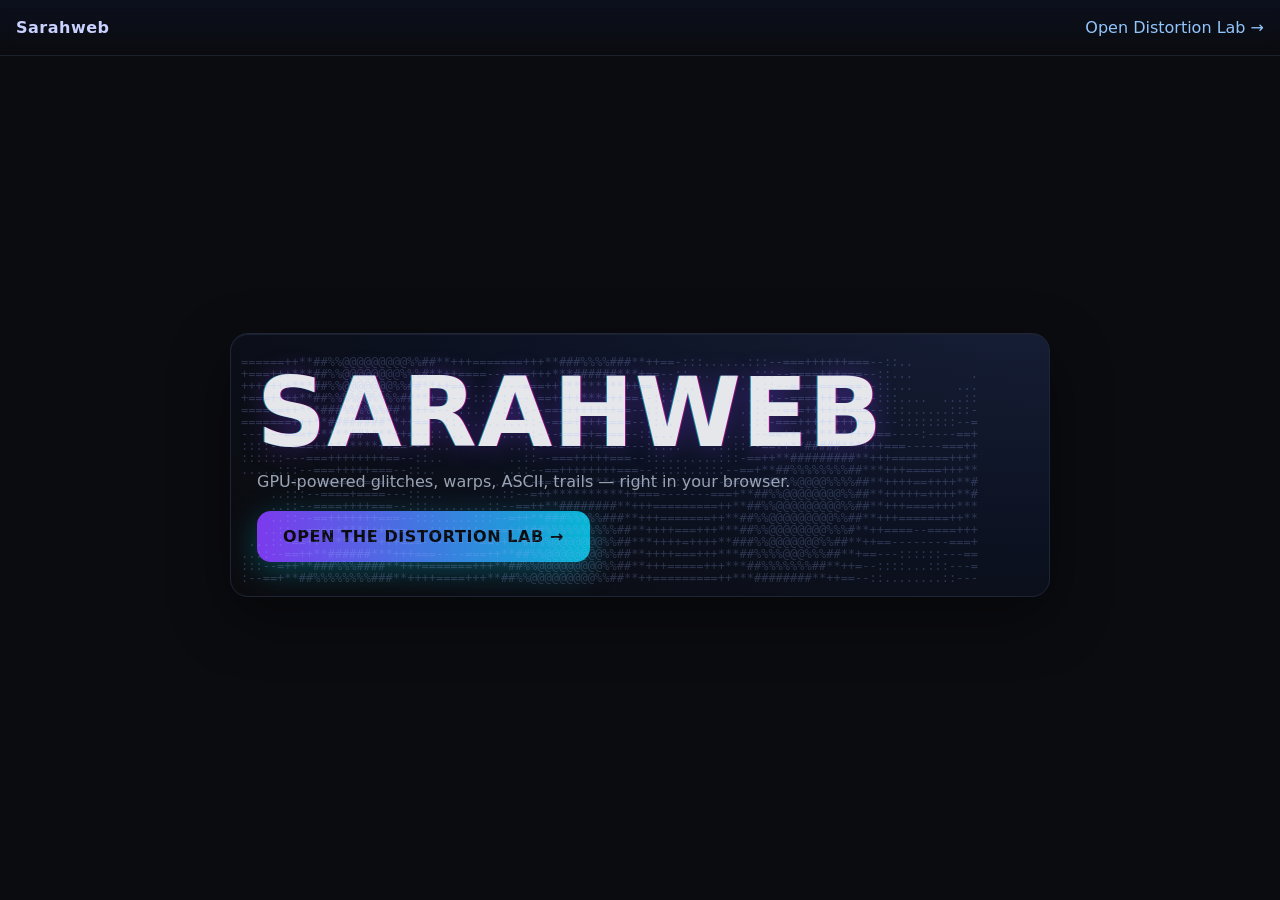
==== index.html @ cc364d49 "V6 Final Fix" ====
<!DOCTYPE html><html lang='en'><head><meta charset='utf-8'><meta name='viewport' content='width=device-width, initial-scale=1'><title>Sarahweb</title><style>:root{--bg:#0b0c10;--ink:#e5e7eb}*{box-sizing:border-box}html,body{height:100%}body{margin:0;background:var(--bg);color:var(--ink);font-family:ui-sans-serif,system-ui,Segoe UI,Roboto,Arial;overflow:hidden}header{position:fixed;inset:0 0 auto 0;height:56px;display:flex;align-items:center;justify-content:space-between;padding:0 16px;background:linear-gradient(#0c1120cc,#0c112000);border-bottom:1px solid #1c2130;backdrop-filter:blur(6px);z-index:10}.brand{font-weight:900;color:#c9d1ff;letter-spacing:.5px}.nav a{color:#93c5fd;text-decoration:none}.nav a:hover{text-decoration:underline}.wrap{height:100%;display:grid;place-items:center;padding-top:30px}.card{position:relative;width:min(820px,92vw);border-radius:18px;border:1px solid #1f2536;background:radial-gradient(1000px 420px at 100% -20%,#182039 0,#0c1222 60%,#0b0c10 100%);padding:34px 26px;box-shadow:0 20px 60px rgba(0,0,0,.45), inset 0 1px 0 #1a2030;overflow:hidden}.title{font-size:clamp(42px,8vw,96px);font-weight:900;letter-spacing:1.2px;line-height:.95;text-transform:uppercase;text-shadow:-1px 0 #00e1ff88,1px 0 #ff00aa88,0 0 24px rgba(124,58,237,.35);margin:0 0 6px 0}p{color:#9aa3b2;margin:12px 0 20px;font-size:clamp(14px,2vw,16px)}.cta{display:inline-flex;align-items:center;gap:10px;background:linear-gradient(90deg,#7c3aed 0%,#06b6d4 100%);color:#0b0c10;border:none;border-radius:14px;padding:16px 26px;font-weight:800;letter-spacing:.6px;text-transform:uppercase;font-size:16px;cursor:pointer;box-shadow:0 8px 30px rgba(6,182,212,.35);text-decoration:none}.cta:hover{filter:brightness(1.05);transform:translateY(-1px)}#ascii{position:absolute;inset:0;border-radius:18px;pointer-events:none;opacity:.22;font:12px/12px ui-monospace,Menlo,Consolas,monospace;color:#9fb5ff;white-space:pre;overflow:hidden;padding:10px}</style></head><body><header><div class='brand'>Sarahweb</div><div class='nav'><a href='./lab.html'>Open Distortion Lab →</a></div></header><main class='wrap'><section class='card'><pre id='ascii'></pre><h1 class='title'>Sarahweb</h1><p>GPU‑powered glitches, warps, ASCII, trails — right in your browser.</p><a class='cta' href='./lab.html'>Open the Distortion Lab →</a></section></main><script>(function(){const el=document.getElementById('ascii');const CHARS=' .:-=+*#%@';function draw(){const w=Math.floor(el.clientWidth/8),h=Math.floor(el.clientHeight/12);let out='',t=performance.now()/900;for(let y=0;y<h;y++){for(let x=0;x<w;x++){const v=0.5+0.5*Math.sin(x*0.12+y*0.18+t*2.0)*Math.cos(x*0.08-y*0.12+t*1.3);const i=Math.min(CHARS.length-1,Math.max(0,Math.floor(v*(CHARS.length))));out+=CHARS[i];}out+='\n';}el.textContent=out;requestAnimationFrame(draw);}draw();})();</script></body></html>
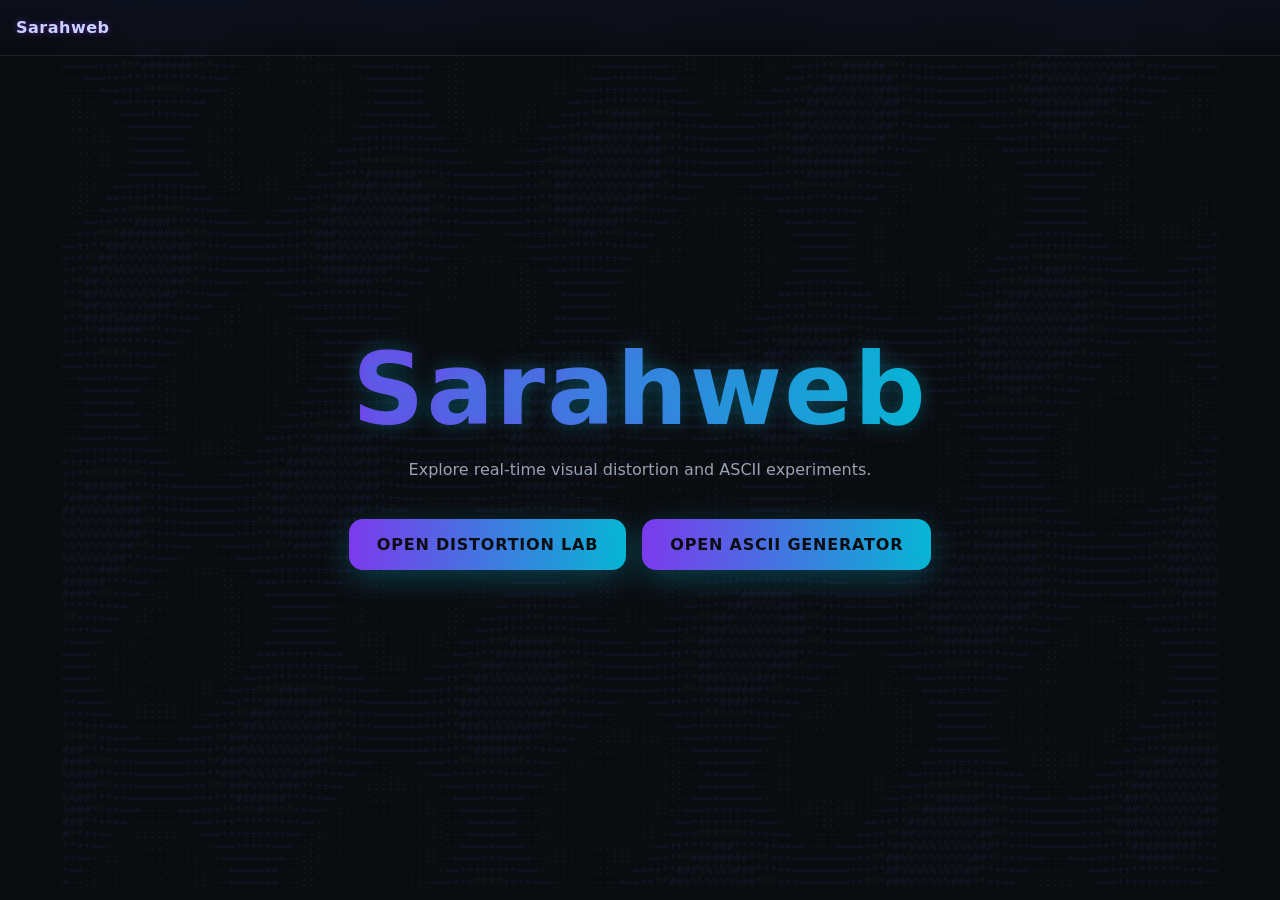
==== commit e26ae9b5: "V7 Reuild Testing version of V7" ====
--- a/index.html
+++ b/index.html
@@ -1 +1,141 @@
-<!DOCTYPE html><html lang='en'><head><meta charset='utf-8'><meta name='viewport' content='width=device-width, initial-scale=1'><title>Sarahweb</title><style>:root{--bg:#0b0c10;--ink:#e5e7eb}*{box-sizing:border-box}html,body{height:100%}body{margin:0;background:var(--bg);color:var(--ink);font-family:ui-sans-serif,system-ui,Segoe UI,Roboto,Arial;overflow:hidden}header{position:fixed;inset:0 0 auto 0;height:56px;display:flex;align-items:center;justify-content:space-between;padding:0 16px;background:linear-gradient(#0c1120cc,#0c112000);border-bottom:1px solid #1c2130;backdrop-filter:blur(6px);z-index:10}.brand{font-weight:900;color:#c9d1ff;letter-spacing:.5px}.nav a{color:#93c5fd;text-decoration:none}.nav a:hover{text-decoration:underline}.wrap{height:100%;display:grid;place-items:center;padding-top:30px}.card{position:relative;width:min(820px,92vw);border-radius:18px;border:1px solid #1f2536;background:radial-gradient(1000px 420px at 100% -20%,#182039 0,#0c1222 60%,#0b0c10 100%);padding:34px 26px;box-shadow:0 20px 60px rgba(0,0,0,.45), inset 0 1px 0 #1a2030;overflow:hidden}.title{font-size:clamp(42px,8vw,96px);font-weight:900;letter-spacing:1.2px;line-height:.95;text-transform:uppercase;text-shadow:-1px 0 #00e1ff88,1px 0 #ff00aa88,0 0 24px rgba(124,58,237,.35);margin:0 0 6px 0}p{color:#9aa3b2;margin:12px 0 20px;font-size:clamp(14px,2vw,16px)}.cta{display:inline-flex;align-items:center;gap:10px;background:linear-gradient(90deg,#7c3aed 0%,#06b6d4 100%);color:#0b0c10;border:none;border-radius:14px;padding:16px 26px;font-weight:800;letter-spacing:.6px;text-transform:uppercase;font-size:16px;cursor:pointer;box-shadow:0 8px 30px rgba(6,182,212,.35);text-decoration:none}.cta:hover{filter:brightness(1.05);transform:translateY(-1px)}#ascii{position:absolute;inset:0;border-radius:18px;pointer-events:none;opacity:.22;font:12px/12px ui-monospace,Menlo,Consolas,monospace;color:#9fb5ff;white-space:pre;overflow:hidden;padding:10px}</style></head><body><header><div class='brand'>Sarahweb</div><div class='nav'><a href='./lab.html'>Open Distortion Lab →</a></div></header><main class='wrap'><section class='card'><pre id='ascii'></pre><h1 class='title'>Sarahweb</h1><p>GPU‑powered glitches, warps, ASCII, trails — right in your browser.</p><a class='cta' href='./lab.html'>Open the Distortion Lab →</a></section></main><script>(function(){const el=document.getElementById('ascii');const CHARS=' .:-=+*#%@';function draw(){const w=Math.floor(el.clientWidth/8),h=Math.floor(el.clientHeight/12);let out='',t=performance.now()/900;for(let y=0;y<h;y++){for(let x=0;x<w;x++){const v=0.5+0.5*Math.sin(x*0.12+y*0.18+t*2.0)*Math.cos(x*0.08-y*0.12+t*1.3);const i=Math.min(CHARS.length-1,Math.max(0,Math.floor(v*(CHARS.length))));out+=CHARS[i];}out+='\n';}el.textContent=out;requestAnimationFrame(draw);}draw();})();</script></body></html>+<!DOCTYPE html>
+<html lang="en">
+<head>
+  <meta charset="utf-8" />
+  <meta name="viewport" content="width=device-width, initial-scale=1" />
+  <title>Sarahweb v7 — Home</title>
+  <style>
+    :root {
+      --bg: #0b0c10;
+      --ink: #e5e7eb;
+      --accent1: #06b6d4;
+      --accent2: #7c3aed;
+    }
+    * { box-sizing: border-box; }
+    html, body { height: 100%; margin: 0; background: var(--bg); color: var(--ink); font-family: system-ui, Segoe UI, Roboto, sans-serif; overflow: hidden; }
+
+    header {
+      position: fixed;
+      top: 0; left: 0; right: 0;
+      height: 56px;
+      display: flex; align-items: center; justify-content: space-between;
+      padding: 0 16px;
+      background: linear-gradient(#0c1120cc, #0c112000);
+      border-bottom: 1px solid #1c2130;
+      backdrop-filter: blur(6px);
+      z-index: 10;
+    }
+
+    .brand {
+      font-weight: 900;
+      color: #c9d1ff;
+      letter-spacing: 0.5px;
+      text-shadow: 0 0 6px #7c3aed88;
+    }
+
+    .wrap {
+      display: flex;
+      flex-direction: column;
+      justify-content: center;
+      align-items: center;
+      height: 100%;
+      text-align: center;
+      position: relative;
+    }
+
+    h1 {
+      font-size: clamp(42px, 8vw, 100px);
+      font-weight: 900;
+      margin: 0;
+      letter-spacing: 2px;
+      background: linear-gradient(90deg, var(--accent2), var(--accent1));
+      -webkit-background-clip: text;
+      -webkit-text-fill-color: transparent;
+      text-shadow: 0 0 20px #06b6d455;
+    }
+
+    p {
+      color: #9aa3b2;
+      font-size: 16px;
+      margin-top: 12px;
+      margin-bottom: 40px;
+    }
+
+    .buttons {
+      display: flex;
+      gap: 16px;
+      flex-wrap: wrap;
+      justify-content: center;
+    }
+
+    .btn {
+      background: linear-gradient(90deg, var(--accent2), var(--accent1));
+      color: #0b0c10;
+      border: none;
+      border-radius: 14px;
+      padding: 16px 28px;
+      font-weight: 800;
+      letter-spacing: 0.8px;
+      text-transform: uppercase;
+      font-size: 16px;
+      cursor: pointer;
+      box-shadow: 0 8px 30px rgba(6,182,212,0.3);
+      transition: transform 0.15s ease, filter 0.2s ease;
+      text-decoration: none;
+    }
+
+    .btn:hover {
+      filter: brightness(1.1);
+      transform: translateY(-2px);
+    }
+
+    #ascii {
+      position: absolute;
+      inset: 0;
+      color: #5f6df0;
+      opacity: 0.1;
+      font: 12px/12px ui-monospace, monospace;
+      white-space: pre;
+      pointer-events: none;
+      overflow: hidden;
+    }
+  </style>
+</head>
+<body>
+  <header>
+    <div class="brand">Sarahweb</div>
+  </header>
+
+  <div class="wrap">
+    <pre id="ascii"></pre>
+    <h1>Sarahweb</h1>
+    <p>Explore real-time visual distortion and ASCII experiments.</p>
+    <div class="buttons">
+      <a class="btn" href="./lab.html">Open Distortion Lab</a>
+      <a class="btn" href="./ascii.html">Open ASCII Generator</a>
+    </div>
+  </div>
+
+  <script>
+    // Animated ASCII background
+    const el = document.getElementById('ascii');
+    const CHARS = ' .:-=+*#%@';
+    function draw() {
+      const w = Math.floor(window.innerWidth / 8);
+      const h = Math.floor(window.innerHeight / 12);
+      let out = '', t = performance.now() / 900;
+      for (let y = 0; y < h; y++) {
+        for (let x = 0; x < w; x++) {
+          const v = 0.5 + 0.5 * Math.sin(x * 0.12 + y * 0.18 + t * 2.0) * Math.cos(x * 0.08 - y * 0.12 + t * 1.3);
+          const i = Math.floor(v * (CHARS.length - 1));
+          out += CHARS[i];
+        }
+        out += '\n';
+      }
+      el.textContent = out;
+      requestAnimationFrame(draw);
+    }
+    draw();
+  </script>
+</body>
+</html>
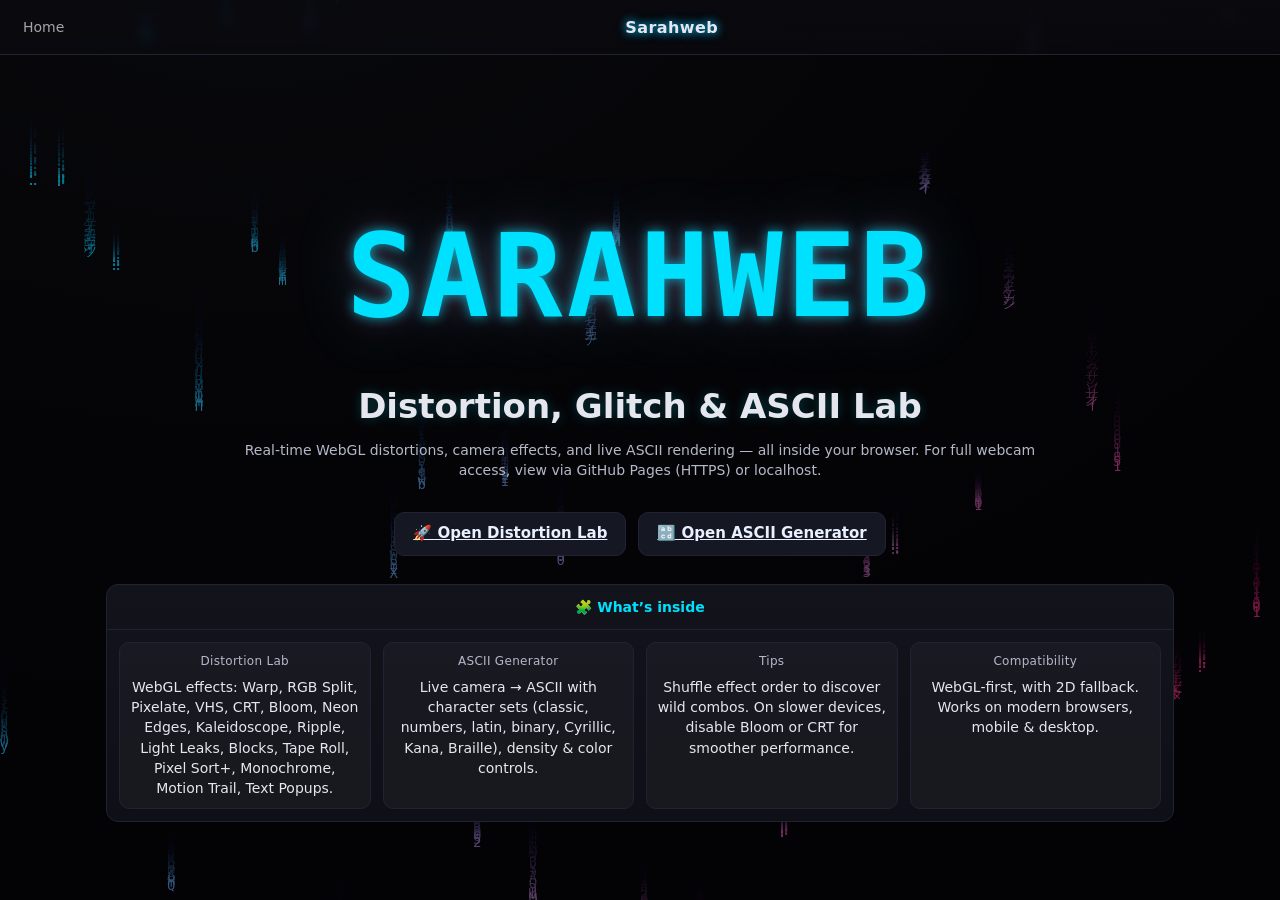
==== commit 221b55c0: "V8 Reworked" ====
--- a/index.html
+++ b/index.html
@@ -2,140 +2,226 @@
 <html lang="en">
 <head>
   <meta charset="utf-8" />
-  <meta name="viewport" content="width=device-width, initial-scale=1" />
-  <title>Sarahweb v7 — Home</title>
+  <meta name="viewport" content="width=device-width, initial-scale=1, viewport-fit=cover" />
+  <title>Sarahweb — Home</title>
+  <link rel="stylesheet" href="./lab.css" />
   <style>
-    :root {
-      --bg: #0b0c10;
-      --ink: #e5e7eb;
-      --accent1: #06b6d4;
-      --accent2: #7c3aed;
-    }
-    * { box-sizing: border-box; }
-    html, body { height: 100%; margin: 0; background: var(--bg); color: var(--ink); font-family: system-ui, Segoe UI, Roboto, sans-serif; overflow: hidden; }
-
-    header {
+    /* ASCII rain background */
+    .bg-wrap {
       position: fixed;
-      top: 0; left: 0; right: 0;
-      height: 56px;
-      display: flex; align-items: center; justify-content: space-between;
-      padding: 0 16px;
-      background: linear-gradient(#0c1120cc, #0c112000);
-      border-bottom: 1px solid #1c2130;
-      backdrop-filter: blur(6px);
-      z-index: 10;
-    }
-
-    .brand {
+      inset: 0;
+      z-index: 0;
+      overflow: hidden;
+      pointer-events: none;
+    }
+    #asciiBg {
+      position: absolute;
+      inset: 0;
+      width: 100%;
+      height: 100%;
+      display: block;
+      filter: contrast(120%) saturate(110%) brightness(105%);
+      opacity: 0.5;
+      mix-blend-mode: screen;
+    }
+
+    /* Foreground */
+    .hero {
+      position: relative;
+      z-index: 1;
+      text-align: center;
+      padding: 120px 16px 40px;
+    }
+
+    /* --- BIG SARAHWEB LOGO --- */
+    .hero .logo {
+      font-size: clamp(48px, 9vw, 120px);
       font-weight: 900;
-      color: #c9d1ff;
-      letter-spacing: 0.5px;
-      text-shadow: 0 0 6px #7c3aed88;
-    }
-
-    .wrap {
-      display: flex;
-      flex-direction: column;
-      justify-content: center;
-      align-items: center;
-      height: 100%;
-      text-align: center;
-      position: relative;
-    }
-
-    h1 {
-      font-size: clamp(42px, 8vw, 100px);
-      font-weight: 900;
-      margin: 0;
-      letter-spacing: 2px;
-      background: linear-gradient(90deg, var(--accent2), var(--accent1));
-      -webkit-background-clip: text;
-      -webkit-text-fill-color: transparent;
-      text-shadow: 0 0 20px #06b6d455;
-    }
-
-    p {
-      color: #9aa3b2;
-      font-size: 16px;
-      margin-top: 12px;
-      margin-bottom: 40px;
-    }
-
-    .buttons {
-      display: flex;
-      gap: 16px;
+      letter-spacing: 4px;
+      text-transform: uppercase;
+      color: var(--cyan);
+      text-shadow:
+        0 0 12px rgba(0, 225, 255, 0.7),
+        0 0 28px rgba(255, 42, 109, 0.25),
+        0 0 60px rgba(0, 225, 255, 0.25);
+      animation: glowPulse 6s ease-in-out infinite;
+      font-family: "Orbitron", "Share Tech Mono", monospace;
+      display: inline-block;
+      margin-bottom: 10px;
+    }
+
+    @keyframes glowPulse {
+      0%, 100% {
+        text-shadow:
+          0 0 10px rgba(0, 225, 255, 0.8),
+          0 0 25px rgba(255, 42, 109, 0.3),
+          0 0 50px rgba(0, 225, 255, 0.4);
+        transform: scale(1);
+      }
+      50% {
+        text-shadow:
+          0 0 15px rgba(0, 225, 255, 1),
+          0 0 35px rgba(255, 42, 109, 0.4),
+          0 0 70px rgba(0, 225, 255, 0.6);
+        transform: scale(1.03);
+      }
+    }
+
+    .hero h2 {
+      margin: 12px 0 8px;
+      font-size: clamp(22px, 3.5vw, 34px);
+      font-weight: 700;
+      color: var(--ink);
+      text-shadow: 0 0 12px rgba(0, 225, 255, 0.25);
+    }
+
+    .hero .lead {
+      color: var(--ink-dim);
+      max-width: 820px;
+      margin: 0 auto 18px;
+    }
+
+    .cta {
+      display: inline-flex;
+      gap: 12px;
       flex-wrap: wrap;
       justify-content: center;
-    }
-
-    .btn {
-      background: linear-gradient(90deg, var(--accent2), var(--accent1));
-      color: #0b0c10;
-      border: none;
-      border-radius: 14px;
-      padding: 16px 28px;
-      font-weight: 800;
-      letter-spacing: 0.8px;
-      text-transform: uppercase;
-      font-size: 16px;
-      cursor: pointer;
-      box-shadow: 0 8px 30px rgba(6,182,212,0.3);
-      transition: transform 0.15s ease, filter 0.2s ease;
-      text-decoration: none;
-    }
-
-    .btn:hover {
-      filter: brightness(1.1);
-      transform: translateY(-2px);
-    }
-
-    #ascii {
-      position: absolute;
-      inset: 0;
-      color: #5f6df0;
-      opacity: 0.1;
-      font: 12px/12px ui-monospace, monospace;
-      white-space: pre;
-      pointer-events: none;
-      overflow: hidden;
+      margin-top: 14px;
+    }
+    .cta .btn {
+      font-size: 15px;
+      padding: 10px 18px;
+    }
+
+    /* Keep panel layout consistent */
+    .panel > summary {
+      cursor: default;
     }
   </style>
 </head>
 <body>
-  <header>
-    <div class="brand">Sarahweb</div>
+  <!-- Background -->
+  <div class="bg-wrap" aria-hidden="true">
+    <canvas id="asciiBg"></canvas>
+  </div>
+
+  <!-- Header (same theme bar) -->
+  <header class="top">
+    <nav class="left">
+      <span class="navlink" style="pointer-events:none;opacity:.7">Home</span>
+    </nav>
+    <h1 class="brand">Sarahweb</h1>
+    <div class="right"></div>
   </header>
 
-  <div class="wrap">
-    <pre id="ascii"></pre>
-    <h1>Sarahweb</h1>
-    <p>Explore real-time visual distortion and ASCII experiments.</p>
-    <div class="buttons">
-      <a class="btn" href="./lab.html">Open Distortion Lab</a>
-      <a class="btn" href="./ascii.html">Open ASCII Generator</a>
+  <!-- Hero section -->
+  <main class="wrap hero">
+    <div class="logo">SARAHWEB</div>
+    <h2>Distortion, Glitch & ASCII Lab</h2>
+    <p class="lead">
+      Real-time WebGL distortions, camera effects, and live ASCII rendering — all inside your browser.
+      For full webcam access, view via GitHub Pages (HTTPS) or localhost.
+    </p>
+    <div class="cta">
+      <a class="btn" href="./lab.html">🚀 Open Distortion Lab</a>
+      <a class="btn" href="./ascii.html">🔡 Open ASCII Generator</a>
     </div>
-  </div>
-
+
+    <section class="panel" style="margin-top:28px;">
+      <summary>🧩 What’s inside</summary>
+      <div class="row">
+        <div class="ctl">
+          <span>Distortion Lab</span>
+          <div>
+            WebGL effects: Warp, RGB Split, Pixelate, VHS, CRT, Bloom, Neon Edges, Kaleidoscope, Ripple,
+            Light Leaks, Blocks, Tape Roll, Pixel Sort+, Monochrome, Motion Trail, Text Popups.
+          </div>
+        </div>
+        <div class="ctl">
+          <span>ASCII Generator</span>
+          <div>
+            Live camera → ASCII with character sets (classic, numbers, latin, binary, Cyrillic, Kana, Braille),
+            density & color controls.
+          </div>
+        </div>
+        <div class="ctl">
+          <span>Tips</span>
+          <div>
+            Shuffle effect order to discover wild combos. On slower devices, disable Bloom or CRT for smoother performance.
+          </div>
+        </div>
+        <div class="ctl">
+          <span>Compatibility</span>
+          <div>
+            WebGL-first, with 2D fallback. Works on modern browsers, mobile & desktop.
+          </div>
+        </div>
+      </div>
+    </section>
+  </main>
+
+  <!-- Flowing ASCII rain background -->
   <script>
-    // Animated ASCII background
-    const el = document.getElementById('ascii');
-    const CHARS = ' .:-=+*#%@';
-    function draw() {
-      const w = Math.floor(window.innerWidth / 8);
-      const h = Math.floor(window.innerHeight / 12);
-      let out = '', t = performance.now() / 900;
-      for (let y = 0; y < h; y++) {
-        for (let x = 0; x < w; x++) {
-          const v = 0.5 + 0.5 * Math.sin(x * 0.12 + y * 0.18 + t * 2.0) * Math.cos(x * 0.08 - y * 0.12 + t * 1.3);
-          const i = Math.floor(v * (CHARS.length - 1));
-          out += CHARS[i];
+    (() => {
+      const canvas = document.getElementById('asciiBg');
+      const ctx = canvas.getContext('2d', { alpha: true });
+      let W = 0, H = 0, cols = 0, drops = [], last = 0;
+
+      const SETS = [
+        "01", " .:-=+*#%@", "ABCDEFGHIJKLMNOPQRSTUVWXYZ",
+        "abcdefghijklmnopqrstuvwxyz", "0123456789",
+        "アイウエオカキクケコサシスセソタチツテト",
+        "АБВГДЕЖЗИЙКЛМНОПРСТУФХЦЧШЩЫЭЮЯ",
+        "⠁⠃⠉⠙⠑⠋⠛⠟⠞⠥⠩⠯⠷⠿"
+      ];
+      const CYAN = "#00e1ff", HOT = "#ff2a6d";
+
+      function resize() {
+        const dpr = Math.min(window.devicePixelRatio || 1, 2);
+        W = canvas.width = window.innerWidth * dpr;
+        H = canvas.height = window.innerHeight * dpr;
+        ctx.setTransform(dpr, 0, 0, dpr, 0, 0);
+        const fontSize = Math.max(12, Math.floor(W / 90));
+        ctx.font = `${fontSize}px ui-monospace, Menlo, Consolas, monospace`;
+        cols = Math.ceil(W / (fontSize * 2));
+        drops = new Array(cols).fill(0).map(() => ({
+          y: Math.random() * H,
+          sp: 2 + Math.random() * 3,
+          set: SETS[(Math.random() * SETS.length) | 0]
+        }));
+      }
+
+      function tick(ts) {
+        const dt = (ts - last) || 16; last = ts;
+        ctx.fillStyle = "rgba(10, 10, 15, 0.14)";
+        ctx.fillRect(0, 0, W, H);
+
+        const g = ctx.createLinearGradient(0, 0, W, H);
+        g.addColorStop(0, CYAN);
+        g.addColorStop(1, HOT);
+        ctx.fillStyle = g;
+
+        const stepX = Math.max(12, W / cols);
+        for (let i = 0; i < cols; i++) {
+          const d = drops[i];
+          const ch = d.set[(Math.random() * d.set.length) | 0];
+          const x = i * stepX;
+          const y = d.y;
+          ctx.fillText(ch, x, y);
+          d.y += d.sp * (1 + Math.sin(ts * 0.001 + i) * 0.2);
+          if (d.y > H + 40) {
+            d.y = -Math.random() * 80;
+            if (Math.random() < 0.08) d.set = SETS[(Math.random() * SETS.length) | 0];
+            d.sp = 2 + Math.random() * 3;
+          }
         }
-        out += '\n';
-      }
-      el.textContent = out;
-      requestAnimationFrame(draw);
-    }
-    draw();
+        requestAnimationFrame(tick);
+      }
+
+      window.addEventListener('resize', resize);
+      resize();
+      requestAnimationFrame(tick);
+    })();
   </script>
 </body>
 </html>
--- a/lab.css
+++ b/lab.css
@@ -0,0 +1,136 @@
+:root{
+  --bg:#0a0a0f;
+  --panel:#12131b;
+  --panel-2:#0f1017;
+  --ink:#e6e7ee;
+  --ink-dim:#b5b8c9;
+  --hot:#ff2a6d;
+  --cyan:#00e1ff;
+  --line:#212335;
+  --accent:#3b82f6;
+}
+
+*{ box-sizing:border-box; }
+html,body{ height:100%; }
+body{
+  margin:0;
+  background:radial-gradient(1200px 800px at 20% -10%, #12131b 0, #0a0a0f 60%, #07070b 100%);
+  color:var(--ink);
+  font:14px/1.45 ui-sans-serif, system-ui, -apple-system, Segoe UI, Roboto, Inter, "Helvetica Neue", Arial, "Apple Color Emoji","Segoe UI Emoji";
+}
+
+/* Top bar */
+.top{
+  position:sticky; top:0; z-index:10;
+  display:grid; grid-template-columns:auto 1fr auto; gap:12px;
+  align-items:center; padding:10px 12px;
+  background:linear-gradient(180deg, rgba(10,10,15,.9), rgba(10,10,15,.7));
+  border-bottom:1px solid var(--line);
+  backdrop-filter:saturate(1.2) blur(6px);
+}
+.brand{
+  margin:0; font-size:16px; font-weight:700; letter-spacing:.4px;
+  color:var(--ink); text-align:center;
+  text-shadow:0 0 8px #0bf, 0 0 14px rgba(0,225,255,.25);
+}
+.navlink{
+  color:var(--ink); text-decoration:none; padding:6px 10px; border-radius:8px;
+  border:1px solid transparent; transition:.15s;
+}
+.navlink:hover{ border-color:var(--line); background:rgba(255,255,255,.03); }
+.left,.right{ display:flex; gap:8px; align-items:center; }
+
+/* Layout */
+.wrap{ max-width:1100px; margin:18px auto 64px; padding:0 14px; }
+
+/* Panels */
+.panel{
+  border:1px solid var(--line);
+  border-radius:12px; overflow:hidden;
+  background:linear-gradient(180deg, var(--panel), var(--panel-2));
+  margin-bottom:14px;
+}
+.panel > summary{
+  list-style:none; cursor:pointer; padding:12px 14px;
+  font-weight:600; color:var(--cyan);
+  border-bottom:1px solid var(--line);
+  user-select:none;
+}
+.panel[open] > summary{ border-bottom-color:rgba(255,255,255,.07); }
+.panel > summary::-webkit-details-marker{ display:none; }
+
+.row{ display:grid; gap:12px; padding:12px; grid-template-columns:repeat(4,minmax(0,1fr)); }
+.grid-3{ display:grid; gap:8px; padding:12px; grid-template-columns:repeat(3,minmax(0,1fr)); }
+@media (max-width: 900px){
+  .row{ grid-template-columns:repeat(2,minmax(0,1fr)); }
+  .grid-3{ grid-template-columns:repeat(2,minmax(0,1fr)); }
+}
+@media (max-width: 580px){
+  .row,.grid-3{ grid-template-columns:1fr; }
+}
+
+/* Controls */
+.ctl{ display:flex; flex-direction:column; gap:6px; background:rgba(255,255,255,.03); padding:10px; border:1px solid var(--line); border-radius:10px; }
+.ctl span{ color:var(--ink-dim); font-size:12px; letter-spacing:.3px; }
+.ctl.small{ padding:8px; }
+
+.sw{
+  background:rgba(255,255,255,.03); padding:10px; border:1px solid var(--line); border-radius:10px;
+  display:flex; align-items:center; gap:10px;
+}
+.sw input{ transform:scale(1.1); }
+
+.group{
+  border:1px dashed var(--line); border-radius:10px; padding:10px; display:flex; gap:12px; align-items:center; flex-wrap:wrap;
+}
+.group > legend{
+  padding:0 6px; color:var(--hot); letter-spacing:.3px; font-weight:700;
+}
+
+/* Inputs */
+input[type="range"]{
+  -webkit-appearance:none; width:100%; height:6px; border-radius:6px; background:#1b1d2a; outline:none;
+}
+input[type="range"]::-webkit-slider-thumb{
+  -webkit-appearance:none; width:16px; height:16px; border-radius:50%;
+  background:linear-gradient(180deg, var(--cyan), #0987ff);
+  border:1px solid #0b5; box-shadow:0 0 0 3px rgba(0,225,255,.2);
+  cursor:pointer;
+}
+input[type="number"], select, input[type="color"]{
+  width:100%; background:#10121b; color:var(--ink); border:1px solid var(--line);
+  padding:6px 8px; border-radius:8px; outline:none;
+}
+
+/* Buttons */
+.btn{
+  background:#151722; color:#e9f0ff; border:1px solid var(--line); border-radius:10px;
+  padding:8px 12px; font-weight:600; cursor:pointer; transition:.15s;
+}
+.btn:hover{ transform:translateY(-1px); border-color:#2a2e47; background:#1a1d2b; }
+
+/* Stage (canvas/video) */
+.stage{
+  position:relative; margin-top:14px; border:1px solid var(--line); border-radius:14px; overflow:hidden;
+  background:#000;
+  box-shadow:0 10px 40px rgba(0,0,0,.55), inset 0 0 80px rgba(0,225,255,.05);
+}
+#gl{ display:block; width:100%; height:auto; }
+#vid{ display:none; }
+
+/* Order list */
+.order{
+  background:#0b0c12; border:1px solid var(--line); border-radius:10px; padding:10px; margin:0; min-height:120px;
+  white-space:pre; overflow:auto;
+}
+.stack{ display:flex; flex-direction:column; gap:8px; }
+.hint{ color:var(--ink-dim); font-size:12px; }
+
+/* Status */
+.status{
+  margin:12px auto 0; text-align:center; color:var(--cyan);
+  text-shadow:0 0 8px rgba(0,225,255,.3);
+}
+
+/* Utility */
+.hidden{ display:none; }
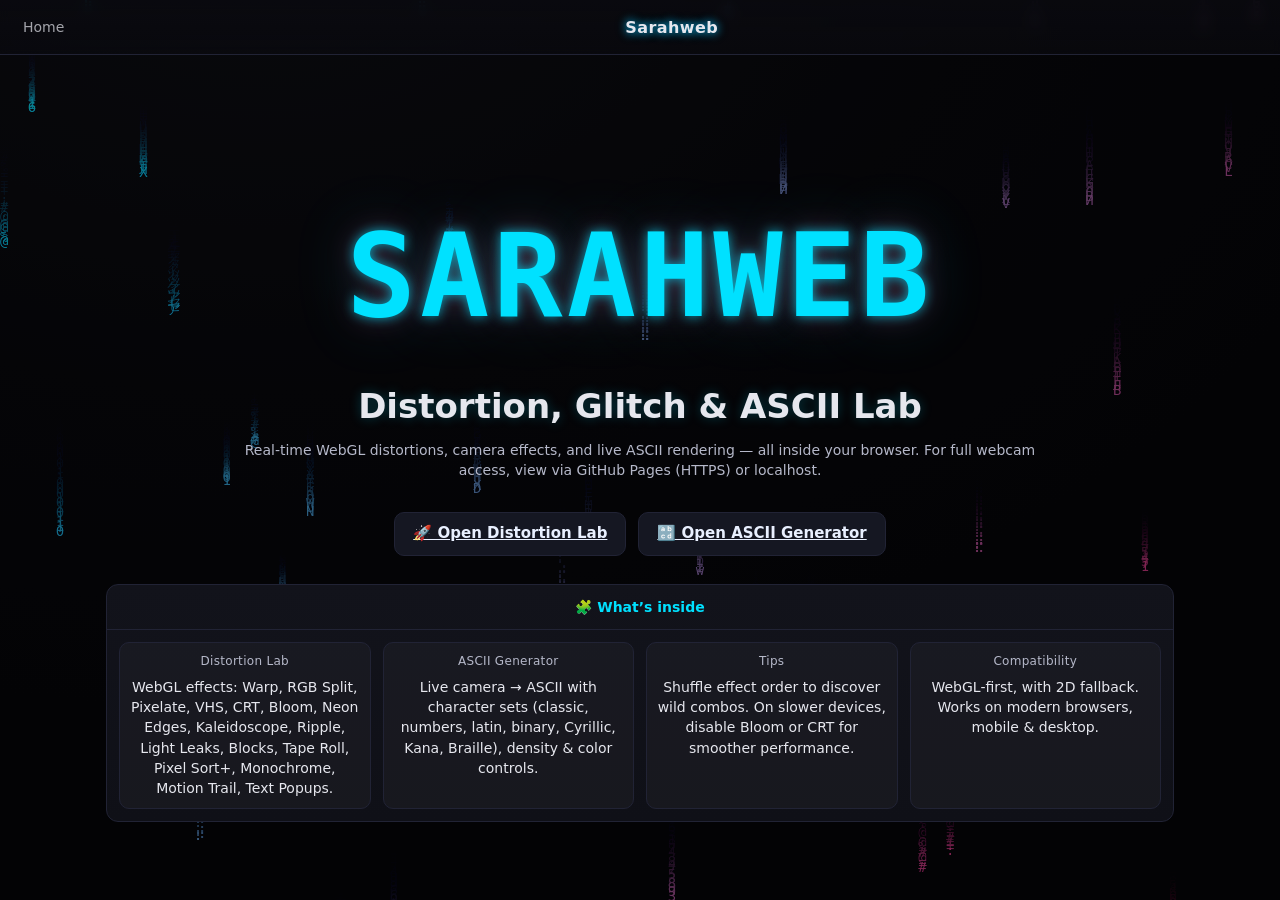
==== commit b672ea1e: "Update index.html" ====
--- a/index.html
+++ b/index.html
@@ -5,6 +5,14 @@
   <meta name="viewport" content="width=device-width, initial-scale=1, viewport-fit=cover" />
   <title>Sarahweb — Home</title>
   <link rel="stylesheet" href="./lab.css" />
+  <!-- Google Analytics 4 -->
+<script async src="https://www.googletagmanager.com/gtag/js?id=G-GY3DYE1NW1"></script>
+<script>
+  window.dataLayer = window.dataLayer || [];
+  function gtag(){dataLayer.push(arguments);}
+  gtag('js', new Date());
+  gtag('config', 'G-GY3DYE1NW1');
+</script>
   <style>
     /* ASCII rain background */
     .bg-wrap {
@@ -225,3 +233,4 @@
   </script>
 </body>
 </html>
+
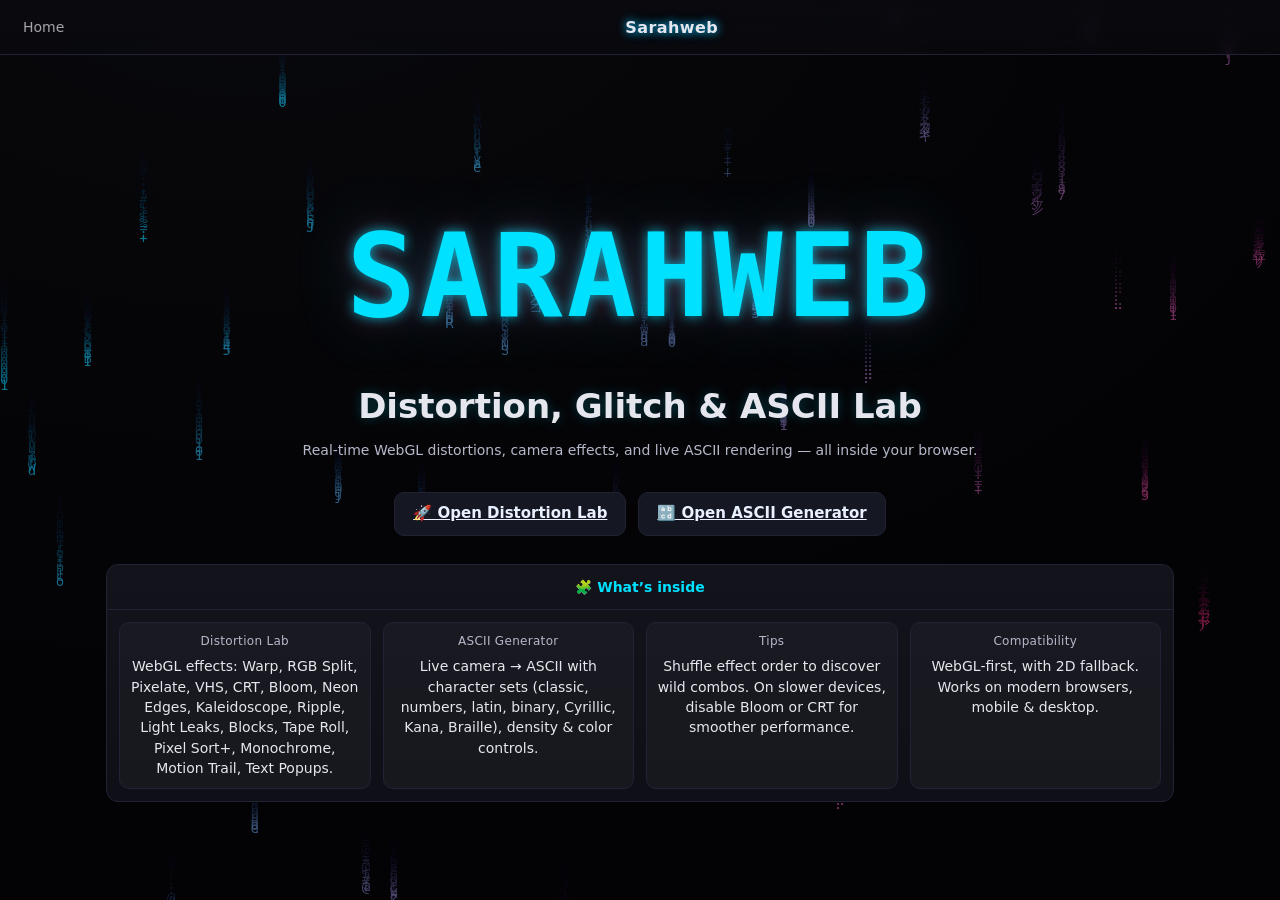
==== commit 45998dcc: "Update index.html" ====
--- a/index.html
+++ b/index.html
@@ -4,15 +4,34 @@
   <meta charset="utf-8" />
   <meta name="viewport" content="width=device-width, initial-scale=1, viewport-fit=cover" />
   <title>Sarahweb — Home</title>
+
+  <!-- Canonical & SEO -->
+  <link rel="canonical" href="https://www.sarahwebfx.com/" />
+  <meta name="description" content="SarahwebFX — live WebGL distortion & glitch lab plus a real-time ASCII camera. Run VHS, CRT, bloom, kaleidoscope, leaks, trails and more — all in your browser." />
+  <meta name="theme-color" content="#0b1220" />
+
+  <!-- Open Graph / Twitter -->
+  <meta property="og:title" content="SarahwebFX — Distortion, Glitch & ASCII Lab" />
+  <meta property="og:description" content="Live WebGL effects and an ASCII camera. Real-time visuals in your browser." />
+  <meta property="og:url" content="https://www.sarahwebfx.com/" />
+  <meta property="og:type" content="website" />
+  <meta property="og:image" content="https://www.sarahwebfx.com/og-card.png" />
+  <meta name="twitter:card" content="summary_large_image" />
+  <meta name="twitter:title" content="SarahwebFX — Distortion, Glitch & ASCII Lab" />
+  <meta name="twitter:description" content="Live WebGL effects and an ASCII camera. Real-time visuals in your browser." />
+  <meta name="twitter:image" content="https://www.sarahwebfx.com/og-card.png" />
+
   <link rel="stylesheet" href="./lab.css" />
+
   <!-- Google Analytics 4 -->
-<script async src="https://www.googletagmanager.com/gtag/js?id=G-GY3DYE1NW1"></script>
-<script>
-  window.dataLayer = window.dataLayer || [];
-  function gtag(){dataLayer.push(arguments);}
-  gtag('js', new Date());
-  gtag('config', 'G-GY3DYE1NW1');
-</script>
+  <script async src="https://www.googletagmanager.com/gtag/js?id=G-GY3DYE1NW1"></script>
+  <script>
+    window.dataLayer = window.dataLayer || [];
+    function gtag(){dataLayer.push(arguments);}
+    gtag('js', new Date());
+    gtag('config', 'G-GY3DYE1NW1');
+  </script>
+
   <style>
     /* ASCII rain background */
     .bg-wrap {
@@ -128,7 +147,6 @@
     <h2>Distortion, Glitch & ASCII Lab</h2>
     <p class="lead">
       Real-time WebGL distortions, camera effects, and live ASCII rendering — all inside your browser.
-      For full webcam access, view via GitHub Pages (HTTPS) or localhost.
     </p>
     <div class="cta">
       <a class="btn" href="./lab.html">🚀 Open Distortion Lab</a>
@@ -233,4 +251,3 @@
   </script>
 </body>
 </html>
-
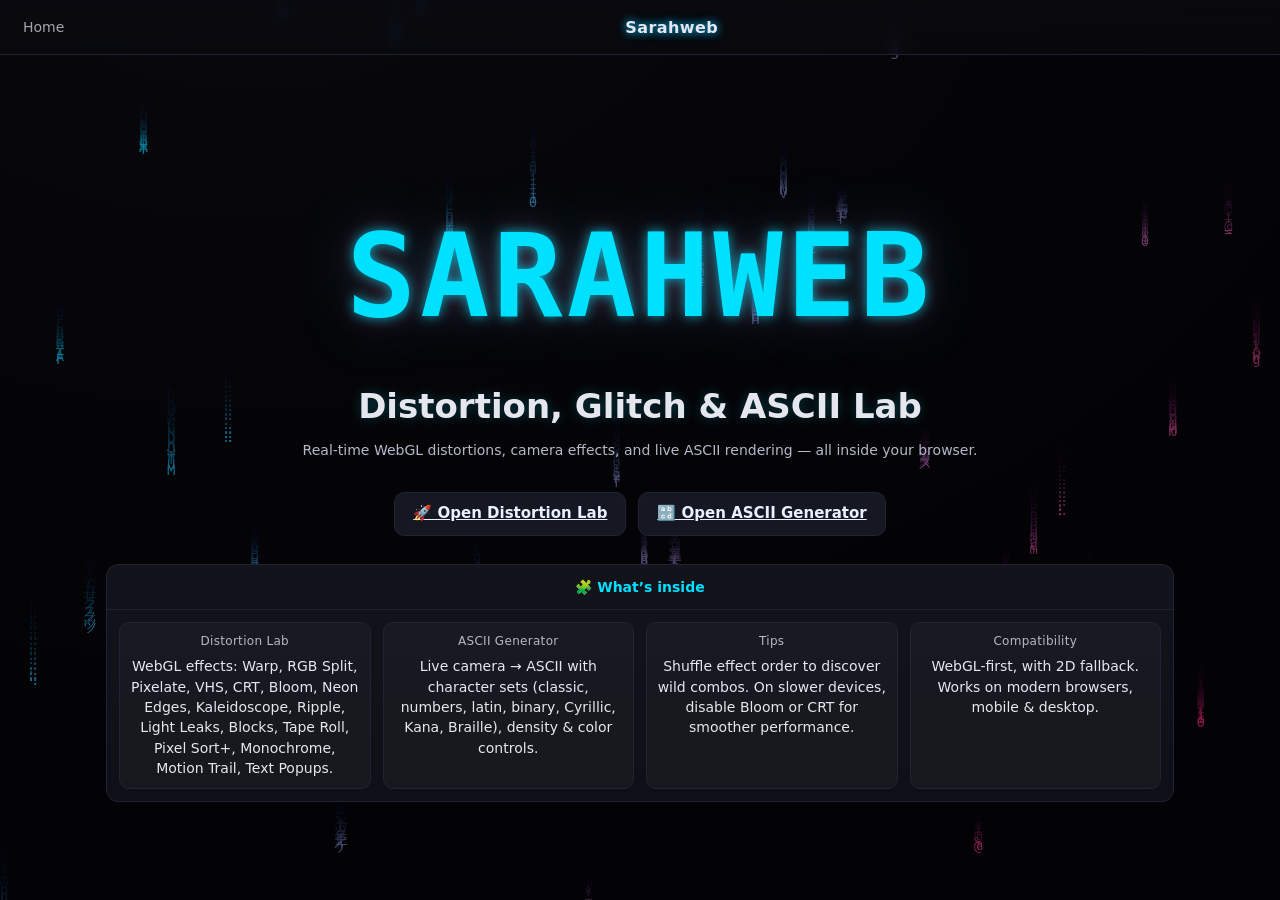
==== commit f53f7e7d: "Update index.html" ====
--- a/index.html
+++ b/index.html
@@ -9,17 +9,20 @@
   <link rel="canonical" href="https://www.sarahwebfx.com/" />
   <meta name="description" content="SarahwebFX — live WebGL distortion & glitch lab plus a real-time ASCII camera. Run VHS, CRT, bloom, kaleidoscope, leaks, trails and more — all in your browser." />
   <meta name="theme-color" content="#0b1220" />
+  <meta name="keywords" content="Sarahweb, SarahwebFX, distortion lab, glitch, WebGL, ASCII art, real-time effects, VHS, RGB split, cyberpunk, visual fx" />
+  <meta name="author" content="TomUTKA" />
+  <meta name="robots" content="index, follow" />
 
   <!-- Open Graph / Twitter -->
   <meta property="og:title" content="SarahwebFX — Distortion, Glitch & ASCII Lab" />
   <meta property="og:description" content="Live WebGL effects and an ASCII camera. Real-time visuals in your browser." />
   <meta property="og:url" content="https://www.sarahwebfx.com/" />
   <meta property="og:type" content="website" />
-  <meta property="og:image" content="https://www.sarahwebfx.com/og-card.png" />
+  <meta property="og:image" content="https://www.sarahwebfx.com/assets/og-card.png" />
   <meta name="twitter:card" content="summary_large_image" />
   <meta name="twitter:title" content="SarahwebFX — Distortion, Glitch & ASCII Lab" />
   <meta name="twitter:description" content="Live WebGL effects and an ASCII camera. Real-time visuals in your browser." />
-  <meta name="twitter:image" content="https://www.sarahwebfx.com/og-card.png" />
+  <meta name="twitter:image" content="https://www.sarahwebfx.com/assets/og-card.png" />
 
   <link rel="stylesheet" href="./lab.css" />
 
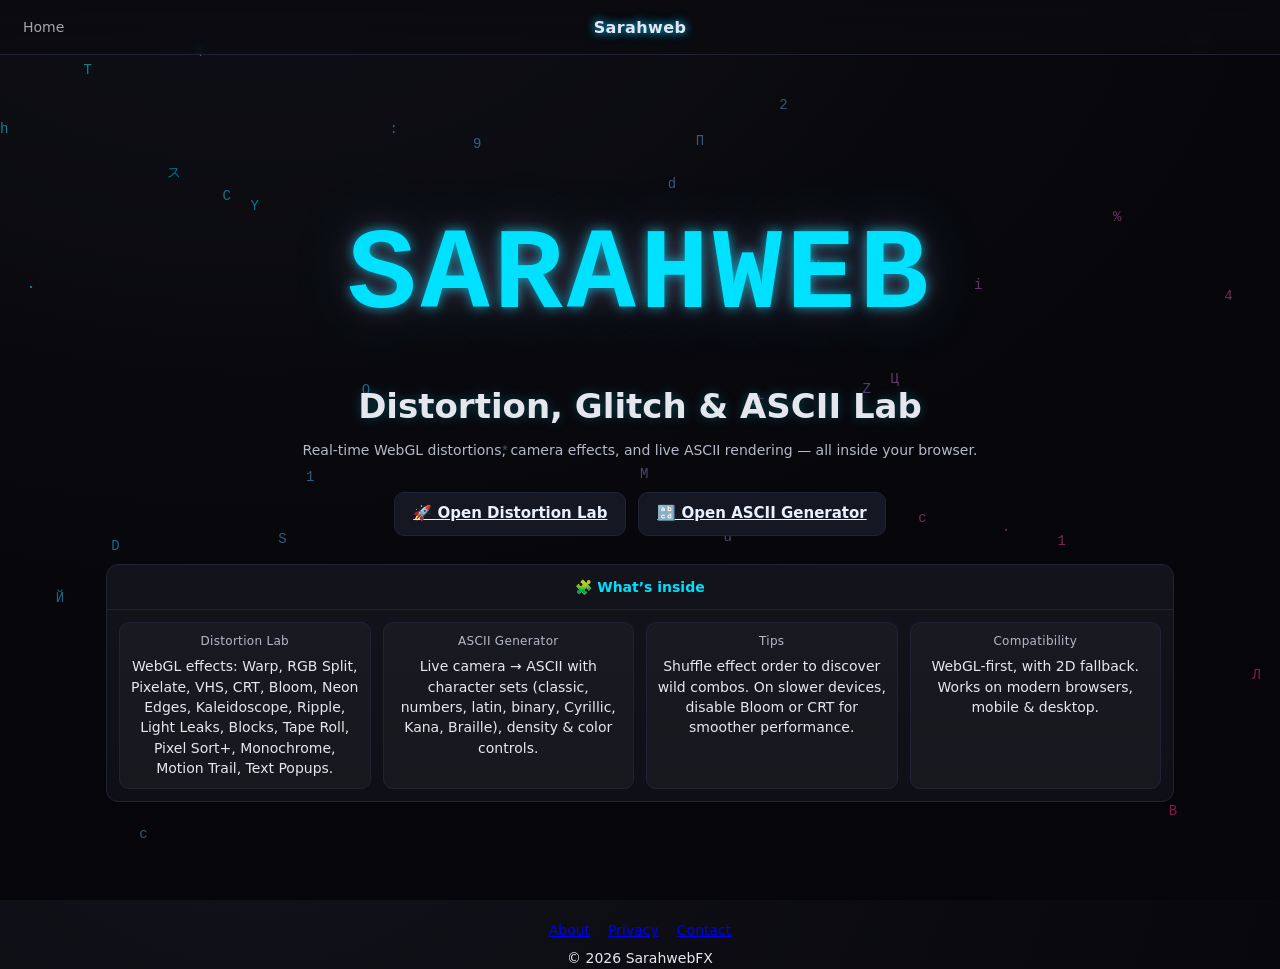
==== commit f373ef30: "Added About, Contact and privacy." ====
--- a/index.html
+++ b/index.html
@@ -1,256 +1,271 @@
-<!DOCTYPE html>
-<html lang="en">
-<head>
-  <meta charset="utf-8" />
-  <meta name="viewport" content="width=device-width, initial-scale=1, viewport-fit=cover" />
-  <title>Sarahweb — Home</title>
-
-  <!-- Canonical & SEO -->
-  <link rel="canonical" href="https://www.sarahwebfx.com/" />
-  <meta name="description" content="SarahwebFX — live WebGL distortion & glitch lab plus a real-time ASCII camera. Run VHS, CRT, bloom, kaleidoscope, leaks, trails and more — all in your browser." />
-  <meta name="theme-color" content="#0b1220" />
-  <meta name="keywords" content="Sarahweb, SarahwebFX, distortion lab, glitch, WebGL, ASCII art, real-time effects, VHS, RGB split, cyberpunk, visual fx" />
-  <meta name="author" content="TomUTKA" />
-  <meta name="robots" content="index, follow" />
-
-  <!-- Open Graph / Twitter -->
-  <meta property="og:title" content="SarahwebFX — Distortion, Glitch & ASCII Lab" />
-  <meta property="og:description" content="Live WebGL effects and an ASCII camera. Real-time visuals in your browser." />
-  <meta property="og:url" content="https://www.sarahwebfx.com/" />
-  <meta property="og:type" content="website" />
-  <meta property="og:image" content="https://www.sarahwebfx.com/assets/og-card.png" />
-  <meta name="twitter:card" content="summary_large_image" />
-  <meta name="twitter:title" content="SarahwebFX — Distortion, Glitch & ASCII Lab" />
-  <meta name="twitter:description" content="Live WebGL effects and an ASCII camera. Real-time visuals in your browser." />
-  <meta name="twitter:image" content="https://www.sarahwebfx.com/assets/og-card.png" />
-
-  <link rel="stylesheet" href="./lab.css" />
-
-  <!-- Google Analytics 4 -->
-  <script async src="https://www.googletagmanager.com/gtag/js?id=G-GY3DYE1NW1"></script>
-  <script>
-    window.dataLayer = window.dataLayer || [];
-    function gtag(){dataLayer.push(arguments);}
-    gtag('js', new Date());
-    gtag('config', 'G-GY3DYE1NW1');
-  </script>
-
-  <style>
-    /* ASCII rain background */
-    .bg-wrap {
-      position: fixed;
-      inset: 0;
-      z-index: 0;
-      overflow: hidden;
-      pointer-events: none;
-    }
-    #asciiBg {
-      position: absolute;
-      inset: 0;
-      width: 100%;
-      height: 100%;
-      display: block;
-      filter: contrast(120%) saturate(110%) brightness(105%);
-      opacity: 0.5;
-      mix-blend-mode: screen;
-    }
-
-    /* Foreground */
-    .hero {
-      position: relative;
-      z-index: 1;
-      text-align: center;
-      padding: 120px 16px 40px;
-    }
-
-    /* --- BIG SARAHWEB LOGO --- */
-    .hero .logo {
-      font-size: clamp(48px, 9vw, 120px);
-      font-weight: 900;
-      letter-spacing: 4px;
-      text-transform: uppercase;
-      color: var(--cyan);
-      text-shadow:
-        0 0 12px rgba(0, 225, 255, 0.7),
-        0 0 28px rgba(255, 42, 109, 0.25),
-        0 0 60px rgba(0, 225, 255, 0.25);
-      animation: glowPulse 6s ease-in-out infinite;
-      font-family: "Orbitron", "Share Tech Mono", monospace;
-      display: inline-block;
-      margin-bottom: 10px;
-    }
-
-    @keyframes glowPulse {
-      0%, 100% {
-        text-shadow:
-          0 0 10px rgba(0, 225, 255, 0.8),
-          0 0 25px rgba(255, 42, 109, 0.3),
-          0 0 50px rgba(0, 225, 255, 0.4);
-        transform: scale(1);
-      }
-      50% {
-        text-shadow:
-          0 0 15px rgba(0, 225, 255, 1),
-          0 0 35px rgba(255, 42, 109, 0.4),
-          0 0 70px rgba(0, 225, 255, 0.6);
-        transform: scale(1.03);
-      }
-    }
-
-    .hero h2 {
-      margin: 12px 0 8px;
-      font-size: clamp(22px, 3.5vw, 34px);
-      font-weight: 700;
-      color: var(--ink);
-      text-shadow: 0 0 12px rgba(0, 225, 255, 0.25);
-    }
-
-    .hero .lead {
-      color: var(--ink-dim);
-      max-width: 820px;
-      margin: 0 auto 18px;
-    }
-
-    .cta {
-      display: inline-flex;
-      gap: 12px;
-      flex-wrap: wrap;
-      justify-content: center;
-      margin-top: 14px;
-    }
-    .cta .btn {
-      font-size: 15px;
-      padding: 10px 18px;
-    }
-
-    /* Keep panel layout consistent */
-    .panel > summary {
-      cursor: default;
-    }
-  </style>
-</head>
-<body>
-  <!-- Background -->
-  <div class="bg-wrap" aria-hidden="true">
-    <canvas id="asciiBg"></canvas>
-  </div>
-
-  <!-- Header (same theme bar) -->
-  <header class="top">
-    <nav class="left">
-      <span class="navlink" style="pointer-events:none;opacity:.7">Home</span>
-    </nav>
-    <h1 class="brand">Sarahweb</h1>
-    <div class="right"></div>
-  </header>
-
-  <!-- Hero section -->
-  <main class="wrap hero">
-    <div class="logo">SARAHWEB</div>
-    <h2>Distortion, Glitch & ASCII Lab</h2>
-    <p class="lead">
-      Real-time WebGL distortions, camera effects, and live ASCII rendering — all inside your browser.
-    </p>
-    <div class="cta">
-      <a class="btn" href="./lab.html">🚀 Open Distortion Lab</a>
-      <a class="btn" href="./ascii.html">🔡 Open ASCII Generator</a>
-    </div>
-
-    <section class="panel" style="margin-top:28px;">
-      <summary>🧩 What’s inside</summary>
-      <div class="row">
-        <div class="ctl">
-          <span>Distortion Lab</span>
-          <div>
-            WebGL effects: Warp, RGB Split, Pixelate, VHS, CRT, Bloom, Neon Edges, Kaleidoscope, Ripple,
-            Light Leaks, Blocks, Tape Roll, Pixel Sort+, Monochrome, Motion Trail, Text Popups.
-          </div>
-        </div>
-        <div class="ctl">
-          <span>ASCII Generator</span>
-          <div>
-            Live camera → ASCII with character sets (classic, numbers, latin, binary, Cyrillic, Kana, Braille),
-            density & color controls.
-          </div>
-        </div>
-        <div class="ctl">
-          <span>Tips</span>
-          <div>
-            Shuffle effect order to discover wild combos. On slower devices, disable Bloom or CRT for smoother performance.
-          </div>
-        </div>
-        <div class="ctl">
-          <span>Compatibility</span>
-          <div>
-            WebGL-first, with 2D fallback. Works on modern browsers, mobile & desktop.
-          </div>
-        </div>
-      </div>
-    </section>
-  </main>
-
-  <!-- Flowing ASCII rain background -->
-  <script>
-    (() => {
-      const canvas = document.getElementById('asciiBg');
-      const ctx = canvas.getContext('2d', { alpha: true });
-      let W = 0, H = 0, cols = 0, drops = [], last = 0;
-
-      const SETS = [
-        "01", " .:-=+*#%@", "ABCDEFGHIJKLMNOPQRSTUVWXYZ",
-        "abcdefghijklmnopqrstuvwxyz", "0123456789",
-        "アイウエオカキクケコサシスセソタチツテト",
-        "АБВГДЕЖЗИЙКЛМНОПРСТУФХЦЧШЩЫЭЮЯ",
-        "⠁⠃⠉⠙⠑⠋⠛⠟⠞⠥⠩⠯⠷⠿"
-      ];
-      const CYAN = "#00e1ff", HOT = "#ff2a6d";
-
-      function resize() {
-        const dpr = Math.min(window.devicePixelRatio || 1, 2);
-        W = canvas.width = window.innerWidth * dpr;
-        H = canvas.height = window.innerHeight * dpr;
-        ctx.setTransform(dpr, 0, 0, dpr, 0, 0);
-        const fontSize = Math.max(12, Math.floor(W / 90));
-        ctx.font = `${fontSize}px ui-monospace, Menlo, Consolas, monospace`;
-        cols = Math.ceil(W / (fontSize * 2));
-        drops = new Array(cols).fill(0).map(() => ({
-          y: Math.random() * H,
-          sp: 2 + Math.random() * 3,
-          set: SETS[(Math.random() * SETS.length) | 0]
-        }));
-      }
-
-      function tick(ts) {
-        const dt = (ts - last) || 16; last = ts;
-        ctx.fillStyle = "rgba(10, 10, 15, 0.14)";
-        ctx.fillRect(0, 0, W, H);
-
-        const g = ctx.createLinearGradient(0, 0, W, H);
-        g.addColorStop(0, CYAN);
-        g.addColorStop(1, HOT);
-        ctx.fillStyle = g;
-
-        const stepX = Math.max(12, W / cols);
-        for (let i = 0; i < cols; i++) {
-          const d = drops[i];
-          const ch = d.set[(Math.random() * d.set.length) | 0];
-          const x = i * stepX;
-          const y = d.y;
-          ctx.fillText(ch, x, y);
-          d.y += d.sp * (1 + Math.sin(ts * 0.001 + i) * 0.2);
-          if (d.y > H + 40) {
-            d.y = -Math.random() * 80;
-            if (Math.random() < 0.08) d.set = SETS[(Math.random() * SETS.length) | 0];
-            d.sp = 2 + Math.random() * 3;
-          }
-        }
-        requestAnimationFrame(tick);
-      }
-
-      window.addEventListener('resize', resize);
-      resize();
-      requestAnimationFrame(tick);
-    })();
-  </script>
-</body>
-</html>
+<!DOCTYPE html>
+<html lang="en">
+<head>
+  <meta charset="utf-8" />
+  <meta name="viewport" content="width=device-width, initial-scale=1, viewport-fit=cover" />
+  <title>Sarahweb — Home</title>
+
+  <!-- Canonical & SEO -->
+  <link rel="canonical" href="https://www.sarahwebfx.com/" />
+  <meta name="description" content="SarahwebFX — live WebGL distortion & glitch lab plus a real-time ASCII camera. Run VHS, CRT, bloom, kaleidoscope, leaks, trails and more — all in your browser." />
+  <meta name="theme-color" content="#0b1220" />
+  <meta name="keywords" content="Sarahweb, SarahwebFX, distortion lab, glitch, WebGL, ASCII art, real-time effects, VHS, RGB split, cyberpunk, visual fx" />
+  <meta name="author" content="TomUTKA" />
+  <meta name="robots" content="index, follow" />
+
+  <!-- Open Graph / Twitter -->
+  <meta property="og:title" content="SarahwebFX — Distortion, Glitch & ASCII Lab" />
+  <meta property="og:description" content="Live WebGL effects and an ASCII camera. Real-time visuals in your browser." />
+  <meta property="og:url" content="https://www.sarahwebfx.com/" />
+  <meta property="og:type" content="website" />
+  <meta property="og:image" content="https://www.sarahwebfx.com/assets/og-card.png" />
+  <meta name="twitter:card" content="summary_large_image" />
+  <meta name="twitter:title" content="SarahwebFX — Distortion, Glitch & ASCII Lab" />
+  <meta name="twitter:description" content="Live WebGL effects and an ASCII camera. Real-time visuals in your browser." />
+  <meta name="twitter:image" content="https://www.sarahwebfx.com/assets/og-card.png" />
+
+  <link rel="stylesheet" href="./lab.css" />
+
+  <!-- Google Analytics 4 -->
+  <script async src="https://www.googletagmanager.com/gtag/js?id=G-GY3DYE1NW1"></script>
+  <script>
+    window.dataLayer = window.dataLayer || [];
+    function gtag(){dataLayer.push(arguments);}
+    gtag('js', new Date());
+    gtag('config', 'G-GY3DYE1NW1');
+  </script>
+
+  <style>
+    /* ASCII rain background */
+    .bg-wrap {
+      position: fixed;
+      inset: 0;
+      z-index: 0;
+      overflow: hidden;
+      pointer-events: none;
+    }
+    #asciiBg {
+      position: absolute;
+      inset: 0;
+      width: 100%;
+      height: 100%;
+      display: block;
+      filter: contrast(120%) saturate(110%) brightness(105%);
+      opacity: 0.5;
+      mix-blend-mode: screen;
+    }
+
+    /* Foreground */
+    .hero {
+      position: relative;
+      z-index: 1;
+      text-align: center;
+      padding: 120px 16px 40px;
+    }
+
+    /* --- BIG SARAHWEB LOGO --- */
+    .hero .logo {
+      font-size: clamp(48px, 9vw, 120px);
+      font-weight: 900;
+      letter-spacing: 4px;
+      text-transform: uppercase;
+      color: var(--cyan);
+      text-shadow:
+        0 0 12px rgba(0, 225, 255, 0.7),
+        0 0 28px rgba(255, 42, 109, 0.25),
+        0 0 60px rgba(0, 225, 255, 0.25);
+      animation: glowPulse 6s ease-in-out infinite;
+      font-family: "Orbitron", "Share Tech Mono", monospace;
+      display: inline-block;
+      margin-bottom: 10px;
+    }
+
+    @keyframes glowPulse {
+      0%, 100% {
+        text-shadow:
+          0 0 10px rgba(0, 225, 255, 0.8),
+          0 0 25px rgba(255, 42, 109, 0.3),
+          0 0 50px rgba(0, 225, 255, 0.4);
+        transform: scale(1);
+      }
+      50% {
+        text-shadow:
+          0 0 15px rgba(0, 225, 255, 1),
+          0 0 35px rgba(255, 42, 109, 0.4),
+          0 0 70px rgba(0, 225, 255, 0.6);
+        transform: scale(1.03);
+      }
+    }
+
+    .hero h2 {
+      margin: 12px 0 8px;
+      font-size: clamp(22px, 3.5vw, 34px);
+      font-weight: 700;
+      color: var(--ink);
+      text-shadow: 0 0 12px rgba(0, 225, 255, 0.25);
+    }
+
+    .hero .lead {
+      color: var(--ink-dim);
+      max-width: 820px;
+      margin: 0 auto 18px;
+    }
+
+    .cta {
+      display: inline-flex;
+      gap: 12px;
+      flex-wrap: wrap;
+      justify-content: center;
+      margin-top: 14px;
+    }
+    .cta .btn {
+      font-size: 15px;
+      padding: 10px 18px;
+    }
+
+    /* Keep panel layout consistent */
+    .panel > summary {
+      cursor: default;
+    }
+  </style>
+</head>
+<body>
+  <!-- Background -->
+  <div class="bg-wrap" aria-hidden="true">
+    <canvas id="asciiBg"></canvas>
+  </div>
+
+  <!-- Header (same theme bar) -->
+  <header class="top">
+    <nav class="left">
+      <span class="navlink" style="pointer-events:none;opacity:.7">Home</span>
+    </nav>
+    <h1 class="brand">Sarahweb</h1>
+    <div class="right"></div>
+  </header>
+
+  <!-- Hero section -->
+  <main class="wrap hero">
+    <div class="logo">SARAHWEB</div>
+    <h2>Distortion, Glitch & ASCII Lab</h2>
+    <p class="lead">
+      Real-time WebGL distortions, camera effects, and live ASCII rendering — all inside your browser.
+    </p>
+    <div class="cta">
+      <a class="btn" href="./lab.html">🚀 Open Distortion Lab</a>
+      <a class="btn" href="./ascii.html">🔡 Open ASCII Generator</a>
+    </div>
+
+    <section class="panel" style="margin-top:28px;">
+      <summary>🧩 What’s inside</summary>
+      <div class="row">
+        <div class="ctl">
+          <span>Distortion Lab</span>
+          <div>
+            WebGL effects: Warp, RGB Split, Pixelate, VHS, CRT, Bloom, Neon Edges, Kaleidoscope, Ripple,
+            Light Leaks, Blocks, Tape Roll, Pixel Sort+, Monochrome, Motion Trail, Text Popups.
+          </div>
+        </div>
+        <div class="ctl">
+          <span>ASCII Generator</span>
+          <div>
+            Live camera → ASCII with character sets (classic, numbers, latin, binary, Cyrillic, Kana, Braille),
+            density & color controls.
+          </div>
+        </div>
+        <div class="ctl">
+          <span>Tips</span>
+          <div>
+            Shuffle effect order to discover wild combos. On slower devices, disable Bloom or CRT for smoother performance.
+          </div>
+        </div>
+        <div class="ctl">
+          <span>Compatibility</span>
+          <div>
+            WebGL-first, with 2D fallback. Works on modern browsers, mobile & desktop.
+          </div>
+        </div>
+      </div>
+    </section>
+  </main>
+
+  <!-- Flowing ASCII rain background -->
+  <script>
+    (() => {
+      const canvas = document.getElementById('asciiBg');
+      const ctx = canvas.getContext('2d', { alpha: true });
+      let W = 0, H = 0, cols = 0, drops = [], last = 0;
+
+      const SETS = [
+        "01", " .:-=+*#%@", "ABCDEFGHIJKLMNOPQRSTUVWXYZ",
+        "abcdefghijklmnopqrstuvwxyz", "0123456789",
+        "アイウエオカキクケコサシスセソタチツテト",
+        "АБВГДЕЖЗИЙКЛМНОПРСТУФХЦЧШЩЫЭЮЯ",
+        "⠁⠃⠉⠙⠑⠋⠛⠟⠞⠥⠩⠯⠷⠿"
+      ];
+      const CYAN = "#00e1ff", HOT = "#ff2a6d";
+
+      function resize() {
+        const dpr = Math.min(window.devicePixelRatio || 1, 2);
+        W = canvas.width = window.innerWidth * dpr;
+        H = canvas.height = window.innerHeight * dpr;
+        ctx.setTransform(dpr, 0, 0, dpr, 0, 0);
+        const fontSize = Math.max(12, Math.floor(W / 90));
+        ctx.font = `${fontSize}px ui-monospace, Menlo, Consolas, monospace`;
+        cols = Math.ceil(W / (fontSize * 2));
+        drops = new Array(cols).fill(0).map(() => ({
+          y: Math.random() * H,
+          sp: 2 + Math.random() * 3,
+          set: SETS[(Math.random() * SETS.length) | 0]
+        }));
+      }
+
+      function tick(ts) {
+        const dt = (ts - last) || 16; last = ts;
+        ctx.fillStyle = "rgba(10, 10, 15, 0.14)";
+        ctx.fillRect(0, 0, W, H);
+
+        const g = ctx.createLinearGradient(0, 0, W, H);
+        g.addColorStop(0, CYAN);
+        g.addColorStop(1, HOT);
+        ctx.fillStyle = g;
+
+        const stepX = Math.max(12, W / cols);
+        for (let i = 0; i < cols; i++) {
+          const d = drops[i];
+          const ch = d.set[(Math.random() * d.set.length) | 0];
+          const x = i * stepX;
+          const y = d.y;
+          ctx.fillText(ch, x, y);
+          d.y += d.sp * (1 + Math.sin(ts * 0.001 + i) * 0.2);
+          if (d.y > H + 40) {
+            d.y = -Math.random() * 80;
+            if (Math.random() < 0.08) d.set = SETS[(Math.random() * SETS.length) | 0];
+            d.sp = 2 + Math.random() * 3;
+          }
+        }
+        requestAnimationFrame(tick);
+      }
+
+      window.addEventListener('resize', resize);
+      resize();
+      requestAnimationFrame(tick);
+    })();
+  </script>
+
+<footer class="wrap" style="margin-top:28px">
+  <div class="links" style="display:flex;gap:18px;justify-content:center;margin:28px 0 8px">
+    <a href="./about.html">About</a>
+    <a href="./privacy.html">Privacy</a>
+    <a href="./contact.html">Contact</a>
+  </div>
+  <div class="muted" style="text-align:center;margin-bottom:24px;">
+    © <span id="y"></span> SarahwebFX
+  </div>
+</footer>
+<script>
+  (function(){ var y=document.getElementById('y'); if(y) y.textContent=new Date().getFullYear(); })();
+</script>
+
+</body>
+</html>
--- a/lab.css
+++ b/lab.css
@@ -134,3 +134,12 @@
 
 /* Utility */
 .hidden{ display:none; }
+
+header .brand {
+  position: absolute;
+  left: 50%;
+  transform: translateX(-50%);
+  text-align: center;
+  width: max-content;
+}
+
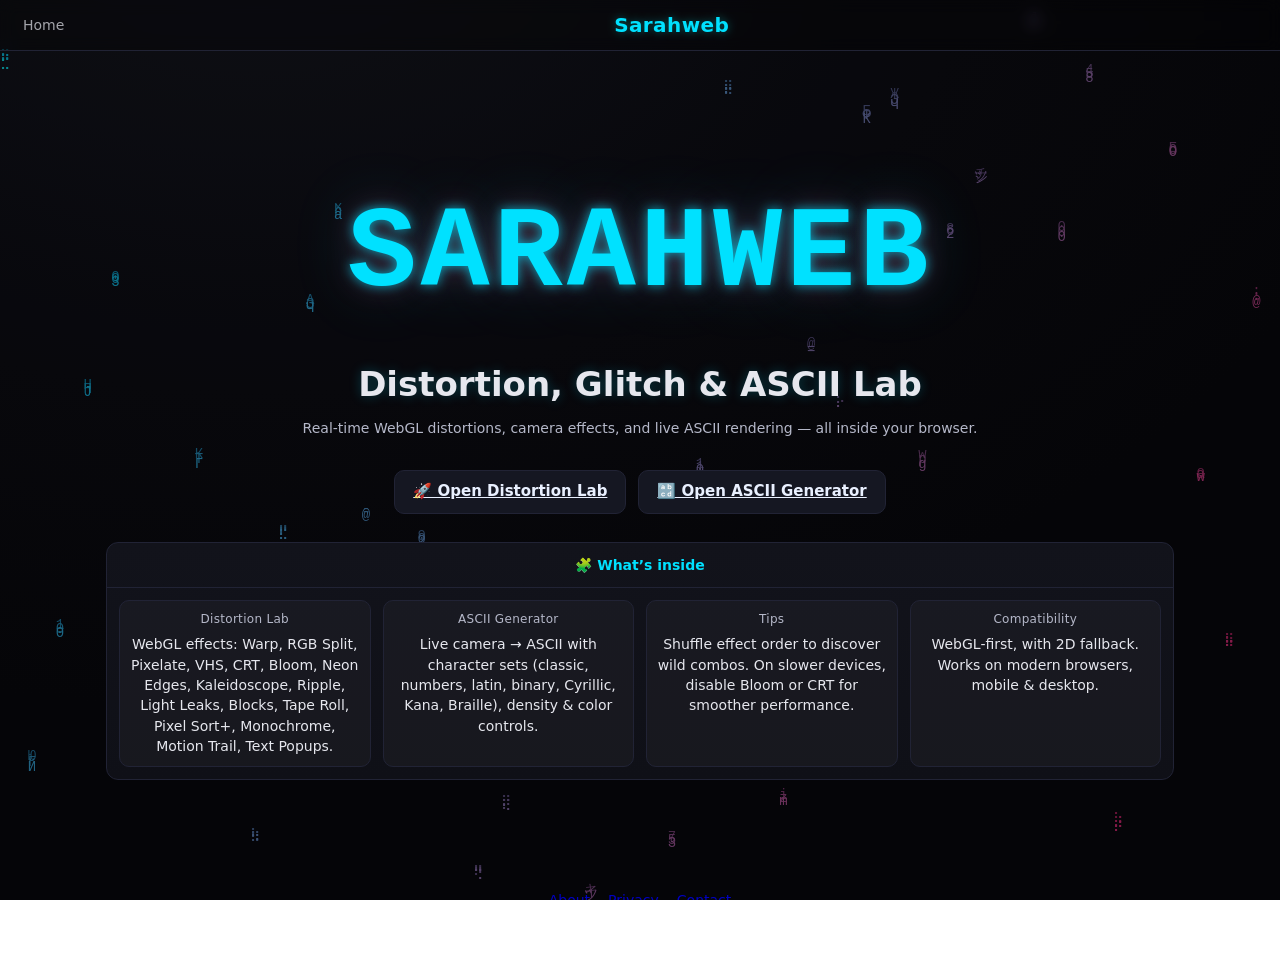
==== commit 4e8e39b3: "Update index.html" ====
--- a/index.html
+++ b/index.html
@@ -23,6 +23,9 @@
   <meta name="twitter:title" content="SarahwebFX — Distortion, Glitch & ASCII Lab" />
   <meta name="twitter:description" content="Live WebGL effects and an ASCII camera. Real-time visuals in your browser." />
   <meta name="twitter:image" content="https://www.sarahwebfx.com/assets/og-card.png" />
+  
+  <link rel="icon" type="image/png" sizes="512x512" href="assets/swfx.png">
+  <link rel="apple-touch-icon" href="assets/swfx.png">
 
   <link rel="stylesheet" href="./lab.css" />
 
@@ -268,4 +271,4 @@
 </script>
 
 </body>
-</html>+</html>
--- a/lab.css
+++ b/lab.css
@@ -1,145 +1,412 @@
-:root{
-  --bg:#0a0a0f;
-  --panel:#12131b;
-  --panel-2:#0f1017;
-  --ink:#e6e7ee;
-  --ink-dim:#b5b8c9;
-  --hot:#ff2a6d;
-  --cyan:#00e1ff;
-  --line:#212335;
-  --accent:#3b82f6;
-}
-
-*{ box-sizing:border-box; }
-html,body{ height:100%; }
-body{
-  margin:0;
-  background:radial-gradient(1200px 800px at 20% -10%, #12131b 0, #0a0a0f 60%, #07070b 100%);
-  color:var(--ink);
-  font:14px/1.45 ui-sans-serif, system-ui, -apple-system, Segoe UI, Roboto, Inter, "Helvetica Neue", Arial, "Apple Color Emoji","Segoe UI Emoji";
+:root {
+  --bg: #0a0a0f;
+  --panel: #12131b;
+  --panel-2: #0f1017;
+  --ink: #e6e7ee;
+  --ink-dim: #b5b8c9;
+  --hot: #ff2a6d;
+  --cyan: #00e1ff;
+  --line: #212335;
+  --accent: #3b82f6;
+}
+
+* { box-sizing: border-box; }
+html, body { height: 100%; }
+body {
+  margin: 0;
+  background: radial-gradient(1200px 800px at 20% -10%, #12131b 0, #0a0a0f 60%, #07070b 100%);
+  color: var(--ink);
+  font: 14px/1.45 ui-sans-serif, system-ui, -apple-system, Segoe UI, Roboto, Inter, "Helvetica Neue", Arial, "Apple Color Emoji", "Segoe UI Emoji";
 }
 
 /* Top bar */
-.top{
-  position:sticky; top:0; z-index:10;
-  display:grid; grid-template-columns:auto 1fr auto; gap:12px;
-  align-items:center; padding:10px 12px;
-  background:linear-gradient(180deg, rgba(10,10,15,.9), rgba(10,10,15,.7));
-  border-bottom:1px solid var(--line);
-  backdrop-filter:saturate(1.2) blur(6px);
-}
-.brand{
-  margin:0; font-size:16px; font-weight:700; letter-spacing:.4px;
-  color:var(--ink); text-align:center;
-  text-shadow:0 0 8px #0bf, 0 0 14px rgba(0,225,255,.25);
-}
-.navlink{
-  color:var(--ink); text-decoration:none; padding:6px 10px; border-radius:8px;
-  border:1px solid transparent; transition:.15s;
-}
-.navlink:hover{ border-color:var(--line); background:rgba(255,255,255,.03); }
-.left,.right{ display:flex; gap:8px; align-items:center; }
+.top {
+  position: sticky;
+  top: 0;
+  z-index: 10;
+  display: grid;
+  grid-template-columns: auto 1fr auto;
+  gap: 12px;
+  align-items: center;
+  padding: 10px 12px;
+  background: linear-gradient(180deg, rgba(10,10,15,.9), rgba(10,10,15,.7));
+  border-bottom: 1px solid var(--line);
+  backdrop-filter: saturate(1.2) blur(6px);
+}
+.brand {
+  margin: 0;
+  font-size: 16px;
+  font-weight: 700;
+  letter-spacing: .4px;
+  color: var(--ink);
+  text-align: center;
+  text-shadow: 0 0 8px #0bf, 0 0 14px rgba(0,225,255,.25);
+}
+.navlink {
+  color: var(--ink);
+  text-decoration: none;
+  padding: 6px 10px;
+  border-radius: 8px;
+  border: 1px solid transparent;
+  transition: .15s;
+}
+.navlink:hover {
+  border-color: var(--line);
+  background: rgba(255,255,255,.03);
+}
+.left, .right {
+  display: flex;
+  gap: 8px;
+  align-items: center;
+}
 
 /* Layout */
-.wrap{ max-width:1100px; margin:18px auto 64px; padding:0 14px; }
+.wrap { max-width: 1100px; margin: 18px auto 64px; padding: 0 14px; }
 
 /* Panels */
-.panel{
-  border:1px solid var(--line);
-  border-radius:12px; overflow:hidden;
-  background:linear-gradient(180deg, var(--panel), var(--panel-2));
-  margin-bottom:14px;
-}
-.panel > summary{
-  list-style:none; cursor:pointer; padding:12px 14px;
-  font-weight:600; color:var(--cyan);
-  border-bottom:1px solid var(--line);
-  user-select:none;
-}
-.panel[open] > summary{ border-bottom-color:rgba(255,255,255,.07); }
-.panel > summary::-webkit-details-marker{ display:none; }
-
-.row{ display:grid; gap:12px; padding:12px; grid-template-columns:repeat(4,minmax(0,1fr)); }
-.grid-3{ display:grid; gap:8px; padding:12px; grid-template-columns:repeat(3,minmax(0,1fr)); }
-@media (max-width: 900px){
-  .row{ grid-template-columns:repeat(2,minmax(0,1fr)); }
-  .grid-3{ grid-template-columns:repeat(2,minmax(0,1fr)); }
-}
-@media (max-width: 580px){
-  .row,.grid-3{ grid-template-columns:1fr; }
+.panel {
+  border: 1px solid var(--line);
+  border-radius: 12px;
+  overflow: hidden;
+  background: linear-gradient(180deg, var(--panel), var(--panel-2));
+  margin-bottom: 14px;
+}
+.panel > summary {
+  list-style: none;
+  cursor: pointer;
+  padding: 12px 14px;
+  font-weight: 600;
+  color: var(--cyan);
+  border-bottom: 1px solid var(--line);
+  user-select: none;
+}
+.panel[open] > summary { border-bottom-color: rgba(255,255,255,.07); }
+.panel > summary::-webkit-details-marker { display: none; }
+
+.row {
+  display: grid;
+  gap: 12px;
+  padding: 12px;
+  grid-template-columns: repeat(4, minmax(0, 1fr));
+}
+.grid-3 {
+  display: grid;
+  gap: 8px;
+  padding: 12px;
+  grid-template-columns: repeat(3, minmax(0, 1fr));
+}
+@media (max-width: 900px) {
+  .row { grid-template-columns: repeat(2, minmax(0, 1fr)); }
+  .grid-3 { grid-template-columns: repeat(2, minmax(0, 1fr)); }
+}
+@media (max-width: 580px) {
+  .row, .grid-3 { grid-template-columns: 1fr; }
 }
 
 /* Controls */
-.ctl{ display:flex; flex-direction:column; gap:6px; background:rgba(255,255,255,.03); padding:10px; border:1px solid var(--line); border-radius:10px; }
-.ctl span{ color:var(--ink-dim); font-size:12px; letter-spacing:.3px; }
-.ctl.small{ padding:8px; }
-
-.sw{
-  background:rgba(255,255,255,.03); padding:10px; border:1px solid var(--line); border-radius:10px;
-  display:flex; align-items:center; gap:10px;
-}
-.sw input{ transform:scale(1.1); }
-
-.group{
-  border:1px dashed var(--line); border-radius:10px; padding:10px; display:flex; gap:12px; align-items:center; flex-wrap:wrap;
-}
-.group > legend{
-  padding:0 6px; color:var(--hot); letter-spacing:.3px; font-weight:700;
+.ctl {
+  display: flex;
+  flex-direction: column;
+  gap: 6px;
+  background: rgba(255,255,255,.03);
+  padding: 10px;
+  border: 1px solid var(--line);
+  border-radius: 10px;
+}
+.ctl span { color: var(--ink-dim); font-size: 12px; letter-spacing: .3px; }
+.ctl.small { padding: 8px; }
+
+.sw {
+  background: rgba(255,255,255,.03);
+  padding: 10px;
+  border: 1px solid var(--line);
+  border-radius: 10px;
+  display: flex;
+  align-items: center;
+  gap: 10px;
+}
+.sw input { transform: scale(1.1); }
+
+.group {
+  border: 1px dashed var(--line);
+  border-radius: 10px;
+  padding: 10px;
+  display: flex;
+  gap: 12px;
+  align-items: center;
+  flex-wrap: wrap;
+}
+.group > legend {
+  padding: 0 6px;
+  color: var(--hot);
+  letter-spacing: .3px;
+  font-weight: 700;
 }
 
 /* Inputs */
-input[type="range"]{
-  -webkit-appearance:none; width:100%; height:6px; border-radius:6px; background:#1b1d2a; outline:none;
-}
-input[type="range"]::-webkit-slider-thumb{
-  -webkit-appearance:none; width:16px; height:16px; border-radius:50%;
-  background:linear-gradient(180deg, var(--cyan), #0987ff);
-  border:1px solid #0b5; box-shadow:0 0 0 3px rgba(0,225,255,.2);
-  cursor:pointer;
-}
-input[type="number"], select, input[type="color"]{
-  width:100%; background:#10121b; color:var(--ink); border:1px solid var(--line);
-  padding:6px 8px; border-radius:8px; outline:none;
+input[type="range"] {
+  -webkit-appearance: none;
+  width: 100%;
+  height: 6px;
+  border-radius: 6px;
+  background: #1b1d2a;
+  outline: none;
+}
+input[type="range"]::-webkit-slider-thumb {
+  -webkit-appearance: none;
+  width: 16px;
+  height: 16px;
+  border-radius: 50%;
+  background: linear-gradient(180deg, var(--cyan), #0987ff);
+  border: 1px solid #0b5;
+  box-shadow: 0 0 0 3px rgba(0,225,255,.2);
+  cursor: pointer;
+}
+input[type="number"], select, input[type="color"] {
+  width: 100%;
+  background: #10121b;
+  color: var(--ink);
+  border: 1px solid var(--line);
+  padding: 6px 8px;
+  border-radius: 8px;
+  outline: none;
 }
 
 /* Buttons */
-.btn{
-  background:#151722; color:#e9f0ff; border:1px solid var(--line); border-radius:10px;
-  padding:8px 12px; font-weight:600; cursor:pointer; transition:.15s;
-}
-.btn:hover{ transform:translateY(-1px); border-color:#2a2e47; background:#1a1d2b; }
+.btn {
+  background: #151722;
+  color: #e9f0ff;
+  border: 1px solid var(--line);
+  border-radius: 10px;
+  padding: 8px 12px;
+  font-weight: 600;
+  cursor: pointer;
+  transition: .15s;
+}
+.btn:hover {
+  transform: translateY(-1px);
+  border-color: #2a2e47;
+  background: #1a1d2b;
+}
 
 /* Stage (canvas/video) */
-.stage{
-  position:relative; margin-top:14px; border:1px solid var(--line); border-radius:14px; overflow:hidden;
-  background:#000;
-  box-shadow:0 10px 40px rgba(0,0,0,.55), inset 0 0 80px rgba(0,225,255,.05);
-}
-#gl{ display:block; width:100%; height:auto; }
-#vid{ display:none; }
+.stage {
+  position: relative;
+  margin-top: 14px;
+  border: 1px solid var(--line);
+  border-radius: 14px;
+  overflow: hidden;
+  background: #000;
+  box-shadow: 0 10px 40px rgba(0,0,0,.55), inset 0 0 80px rgba(0,225,255,.05);
+}
+#gl { display: block; width: 100%; height: auto; }
+#vid { display: none; }
 
 /* Order list */
-.order{
-  background:#0b0c12; border:1px solid var(--line); border-radius:10px; padding:10px; margin:0; min-height:120px;
-  white-space:pre; overflow:auto;
-}
-.stack{ display:flex; flex-direction:column; gap:8px; }
-.hint{ color:var(--ink-dim); font-size:12px; }
+.order {
+  background: #0b0c12;
+  border: 1px solid var(--line);
+  border-radius: 10px;
+  padding: 10px;
+  margin: 0;
+  min-height: 120px;
+  white-space: pre;
+  overflow: auto;
+}
+.stack { display: flex; flex-direction: column; gap: 8px; }
+.hint { color: var(--ink-dim); font-size: 12px; }
 
 /* Status */
-.status{
-  margin:12px auto 0; text-align:center; color:var(--cyan);
-  text-shadow:0 0 8px rgba(0,225,255,.3);
+.status {
+  margin: 12px auto 0;
+  text-align: center;
+  color: var(--cyan);
+  text-shadow: 0 0 8px rgba(0,225,255,.3);
 }
 
 /* Utility */
-.hidden{ display:none; }
-
-header .brand {
+.hidden { display: none; }
+
+/* ===== Mobile & small-screen tweaks ===== */
+
+/* Keep everything inside, avoid sideways scrolls */
+html, body { overflow-x: hidden; }
+
+/* Constrain content and add safe padding */
+.wrap { max-width: 1100px; margin: 0 auto; padding: 0 16px; }
+
+/* Buttons wrap nicely on mobile */
+.cta { gap: 10px; flex-wrap: wrap; }
+.cta .btn { white-space: nowrap; }
+
+/* Make the 3-up info grid collapse gracefully */
+.grid-3 {
+  display: grid;
+  grid-template-columns: repeat(3, minmax(0, 1fr));
+  gap: 14px;
+}
+
+/* Footer: center on small screens */
+.site-footer .inner {
+  display: flex;
+  gap: 12px;
+  justify-content: center;
+  flex-wrap: wrap;
+}
+
+/* Canvas/video areas always fit */
+.stage { position: relative; width: 100%; max-width: 1100px; margin-inline: auto; }
+#gl, #asciiCanvas, #vid { width: 100%; height: auto; display: block; }
+
+/* --- Tablet (≤ 900px) --- */
+@media (max-width: 900px) {
+  .hero .logo { font-size: clamp(40px, 12vw, 96px); }
+  .hero h2 { font-size: clamp(18px, 4.2vw, 28px); }
+  .grid-3 { grid-template-columns: repeat(2, minmax(0, 1fr)); }
+  .panel .row { flex-direction: column; gap: 12px; }
+  .cta .btn { flex: 1 1 auto; }
+}
+
+/* --- Phone (≤ 640px) --- */
+@media (max-width: 640px) {
+  header.top { grid-template-columns: 1fr; text-align: center; }
+  header.top .left, header.top .right { justify-content: center; }
+  .hero { padding: 84px 16px 28px; }
+  .hero .lead { margin-bottom: 12px; }
+  .grid-3 { grid-template-columns: 1fr; }
+  .cta .btn { width: 100%; }
+  .stage { aspect-ratio: 16 / 9; }
+  #gl, #asciiCanvas, #vid { position: absolute; inset: 0; width: 100%; height: 100%; object-fit: cover; }
+  .site-footer { font-size: 13.5px; text-align: center; }
+  .site-footer .inner { gap: 8px; }
+}
+
+/* Sticky footer */
+body { min-height: 100svh; display: flex; flex-direction: column; }
+main { flex: 1; }
+.site-footer { margin-top: auto; }
+
+/* Hide source video */
+#vid {
+  position: absolute;
+  top: 0;
+  left: 0;
+  width: 1px;
+  height: 1px;
+  opacity: 0;
+  pointer-events: none;
+  z-index: -1;
+  transform: scale(0);
+}
+
+/* ===== Header / Top bar layout fixes ===== */
+header.top {
+  display: grid;
+  grid-template-columns: auto 1fr auto;
+  grid-template-areas: "left brand right";
+  align-items: center;
+  gap: 10px;
+  padding: 8px 12px;
+  background: rgba(0, 0, 0, 0.25);
+  border-bottom: 1px solid var(--line);
+  backdrop-filter: blur(8px);
+  position: sticky;
+  top: 0;
+  z-index: 50;
+}
+
+/* Assign areas */
+header.top .left {
+  grid-area: left;
+  display: flex;
+  align-items: center;
+  gap: 8px;
+  flex-wrap: wrap;
+  min-width: 0;
+}
+header.top .right {
+  grid-area: right;
+  display: flex;
+  align-items: center;
+  gap: 8px;
+  flex-wrap: wrap;
+  justify-content: flex-end;
+  min-width: 0;
+}
+header.top .brand {
+  grid-area: brand;
+  display: block;
+  margin: 0;
+  padding: 0;
+  background: transparent !important;
+  border: 0 !important;
+  box-shadow: none !important;
+  text-align: center;
+  font-size: clamp(16px, 2vw, 20px);
+  font-weight: 700;
+  color: var(--cyan, #00eaff);
+  text-shadow: 0 0 8px rgba(0,255,255,.35);
+  pointer-events: none;
+}
+
+/* Keep nav and buttons neat */
+header.top .left > *,
+header.top .right > * { max-width: 100%; }
+
+/* === Mobile === */
+@media (max-width: 640px) {
+  header.top {
+    grid-template-columns: 1fr;
+    grid-template-areas:
+      "brand"
+      "left"
+      "right";
+    justify-items: center;
+    gap: 6px;
+    padding: 10px 8px;
+  }
+  header.top .brand {
+    font-size: 18px;
+    margin-bottom: 4px;
+  }
+  header.top .right { justify-content: center; }
+}
+
+/* === Center brand logo on simple pages (About / Privacy / Contact) === */
+body:not(:has(.wrap .stage)) header.top .brand {
   position: absolute;
   left: 50%;
   transform: translateX(-50%);
   text-align: center;
-  width: max-content;
-}
-
+  margin: 0 auto;
+  background: transparent;
+  border: none;
+  box-shadow: none;
+  pointer-events: none;
+}
+
+/* === ASCII / Lab mobile header fix === */
+@media (max-width: 640px) {
+  header.top .brand {
+    display: block;
+    line-height: 1.2;
+    font-size: clamp(16px, 4.5vw, 20px);
+    padding: 4px 0 6px;
+    white-space: normal;
+    max-width: 90%;
+    margin: 0 auto;
+  }
+
+  header.top {
+    padding-top: 8px;
+    padding-bottom: 10px;
+    row-gap: 4px;
+  }
+
+  /* Add spacing between buttons and logo */
+  header.top .right,
+  header.top .left {
+    margin-top: 4px;
+    justify-content: center;
+  }
+}
